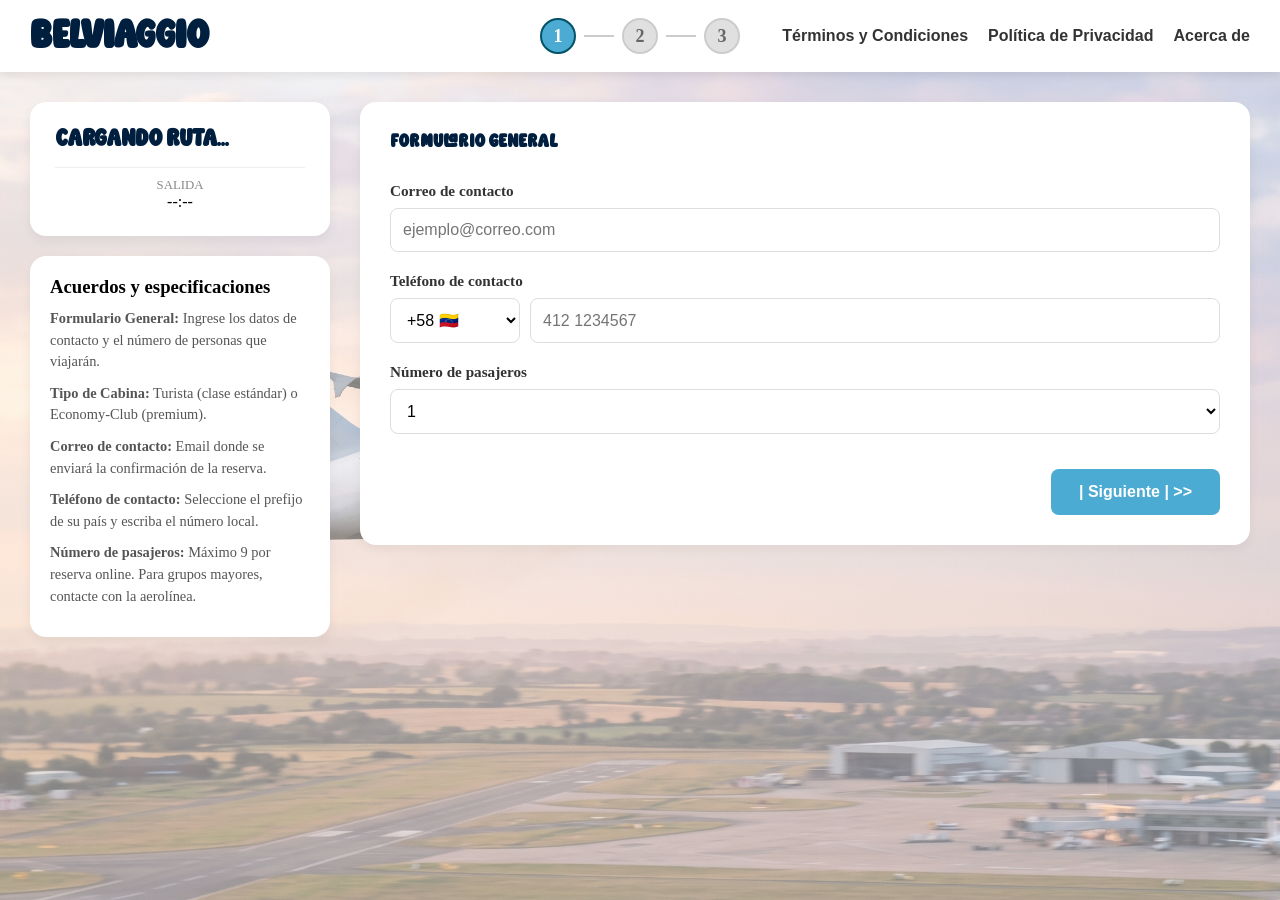
==== src/html/formularios.html @ 704d3a17 "Finalizacion validaciones modulo de formulario" ====
<!DOCTYPE html>
<html lang="es">

<head>
    <meta charset="UTF-8" />
    <meta name="viewport" content="width=device-width, initial-scale=1.0" />
    <title>BelViaggio - Formularios</title>
    <link rel="stylesheet" href="../css/layouts/divs.css" />
    <link rel="stylesheet" href="../css/components/input.css" />
    <link rel="stylesheet" href="../css/components/botones.css" />
    <link rel="stylesheet" href="../css/pages/formularios.css" />
    <link rel="icon" type="image/png" href="../../img/logoTab.png">
</head>

<body>
    <header class="header">
        <div class="header-logo-container">
            <h1><a href="index.html" style="text-decoration: none; color: inherit;">BelViaggio</a></h1>
        </div>
        <div class="progreso-reserva">
            <span id="nodo-1" class="nodo activo">1</span>
            <span class="linea"></span>
            <span id="nodo-2" class="nodo">2</span>
            <span class="linea"></span>
            <span id="nodo-3" class="nodo">3</span>
        </div>
        <nav>
            <a href="#" id="terminos" class="headerNav-link">Términos y Condiciones</a>
            <a href="#" id="privacidad" class="headerNav-link">Política de Privacidad</a>
            <a href="#" class="headerNav-link">Acerca de</a>
        </nav>
    </header>

    <main>
        <!-- Columna izquierda: destino + acuerdos -->
        <div id="panel-izquierdo">
            <div id="contenedor-destino" class="contenedor-destino">
                <div class="destino-superior">
                    <h2 id="ruta-vuelo">Cargando ruta...</h2>
                </div>
                <div class="destino-inferior">
                    <div class="hora-salida">
                        <span class="etiqueta-hora">Salida</span>
                        <span id="hora-salida">--:--</span>
                    </div>
                </div>
            </div>
            <div id="acuerdos" class="contenedor-acuerdos">
                <h3>Acuerdos y especificaciones</h3>
                <div id="acuerdos-general" class="texto-acuerdo activo">
                    <p><strong>Formulario General:</strong> Ingrese los datos de contacto y el número de personas que
                        viajarán.</p>
                    <p><strong>Tipo de Cabina:</strong> Turista (clase estándar) o Economy-Club (premium).</p>
                    <p><strong>Correo de contacto:</strong> Email donde se enviará la confirmación de la reserva.</p>
                    <p><strong>Teléfono de contacto:</strong> Seleccione el prefijo de su país y escriba el número
                        local.</p>
                    <p><strong>Número de pasajeros:</strong> Máximo 9 por reserva online. Para grupos mayores, contacte
                        con la aerolínea.</p>
                </div>
                <div id="acuerdos-especifico" class="texto-acuerdo no-activo">
                    <p><strong>Formulario Específico:</strong> Datos personales de cada pasajero. Son obligatorios
                        nombre, apellido, fecha de nacimiento y sexo.</p>
                    <p><strong>Fecha de Nacimiento:</strong> Se usa para determinar si es menor de edad.</p>
                    <p><strong>Teléfono de Contacto:</strong> Seleccione el prefijo de su país y escriba el número
                        local.</p>
                    <p><strong>Asistencia especial:</strong> Si requiere ayuda, por favor indíquelo. Las filas de
                        emergencia no estarán disponibles para usted.</p>
                    <p><strong>Representante:</strong> Los menores de edad deben estar vinculados a un adulto del grupo.
                    </p>
                </div>
            </div>
        </div>

        <!-- Columna derecha: formularios -->
        <div id="panel-derecho">
            <!-- Formulario General (Paso 1) -->
            <div id="formulario-general" class="contenedor-formulario" style="display: flex;">
                <h3>Formulario General</h3>

                <div class="grupo-campo">
                    <label for="correo">Correo de contacto</label>
                    <input type="email" id="correo" placeholder="ejemplo@correo.com" />
                </div>
                <div class="grupo-campo">
                    <label>Teléfono de contacto</label>
                    <div class="prefijo-telefono">
                        <select id="codigo-pais-general" class="select-prefijo">
                            <option value="+58">+58 🇻🇪</option>
                            <option value="+1">+1 🇺🇸</option>
                            <option value="+34">+34 🇪🇸</option>
                            <option value="+52">+52 🇲🇽</option>
                            <option value="+54">+54 🇦🇷</option>
                        </select>
                        <input type="tel" id="numero-telefono-general" placeholder="412 1234567" class="input-numero" />
                    </div>
                </div>
                <div class="grupo-campo">
                    <label for="num-pasajeros">Número de pasajeros</label>
                    <select id="num-pasajeros">
                        <option value="1">1</option>
                        <option value="2">2</option>
                        <option value="3">3</option>
                        <option value="4">4</option>
                        <option value="5">5</option>
                        <option value="6">6</option>
                        <option value="7">7</option>
                        <option value="8">8</option>
                        <option value="9">9</option>
                    </select>
                </div>
                <div class="botones-formulario">
                    <button id="btn-siguiente-general" class="btn-accion-formulario">| Siguiente | &gt;&gt;</button>
                </div>
            </div>

            <!-- Contenedor del paso 2 (inicialmente oculto) -->
            <div id="contenedor-especifico" style="display: none;">
                <!-- Barra de navegación de pasajeros -->
                <div id="barra-pasajeros" class="barra-navegacion-pasajeros">
                    <button id="btn-pasajero-anterior" class="btn-nav-pasajero">&lt;</button>
                    <div id="lista-pasajeros" class="lista-pasajeros">
                        <span class="nombre-pasajero activo">Pasajero 1</span>
                    </div>
                    <button id="btn-pasajero-siguiente" class="btn-nav-pasajero">&gt;</button>
                </div>

                <!-- Formulario Específico (Paso 2) -->
                <div id="formulario-especifico" class="contenedor-formulario">
                    <h3>Formulario de Pasajero</h3>
                    <div class="grupo-campo">
                        <label for="tipo-cabina-especifico">Clase de Asiento</label>
                        <select id="tipo-cabina-especifico">
                            <option value="turista">Turista</option>
                            <option value="club">Economy-Club</option>
                            <option value="premium">Premium</option>
                        </select>
                    </div>
                    <div class="grupo-campo">
                        <label for="nombre">Nombre(s) (Tal cual su documento oficial)</label>
                        <input type="text" id="nombre" placeholder="Pedro Javier" minlength="2" pattern="[a-zA-ZáéíóúÁÉÍÓÚñÑ\s]+" />
                    </div>
                    <div class="grupo-campo">
                        <label for="apellido">Apellido(s) (Tal cual su documento oficial)</label>
                        <input type="text" id="apellido" minlength="2" pattern="[a-zA-ZáéíóúÁÉÍÓÚñÑ\s]+" />
                    </div>
                    <div class="grupo-campo">
                        <label for="fecha-nacimiento">Fecha de Nacimiento</label>
                        <input type="date" id="fecha-nacimiento" />
                    </div>
                    <div id="campo-representante" class="grupo-campo no-visible">
                        <label for="representante">Indique su representante</label>
                        <select id="representante"></select>
                    </div>
                    <div id="campo-infante-asiento" class="grupo-campo no-visible">
                        <label>¿El infante viaja en el regazo del representante o en un asiento propio?</label>
                        <div class="radio-group">
                            <input type="radio" id="infante-regazo" name="infante_asiento" value="regazo" checked />
                            <label for="infante-regazo">En regazo</label>
                            <input type="radio" id="infante-propio" name="infante_asiento" value="asiento" />
                            <label for="infante-propio">Asiento propio</label>
                        </div>
                    </div>
                    <div class="grupo-campo">
                        <label>Sexo</label>
                        <div class="radio-group">
                            <input type="radio" id="sexo-m" name="sexo" value="Masculino" />
                            <label for="sexo-m">Masculino</label>
                            <input type="radio" id="sexo-f" name="sexo" value="Femenino" />
                            <label for="sexo-f">Femenino</label>
                        </div>
                    </div>
                    <div id="campo-embarazo" class="grupo-campo no-visible">
                        <label>¿Está usted embarazada?</label>
                        <div class="radio-group">
                            <input type="radio" id="emb-si" name="embarazo" value="Si" />
                            <label for="emb-si">Sí</label>
                            <input type="radio" id="emb-no" name="embarazo" value="No" checked />
                            <label for="emb-no">No</label>
                        </div>
                        <div id="campo-certificado-embarazo" class="checkbox-embarazo no-visible" style="margin-top: 10px;">
                            <input type="checkbox" id="acepta-certificado-emb" />
                            <label for="acepta-certificado-emb" style="display:inline; font-size: 0.9em; font-weight:normal;">Comprendo que si tengo más de 28 semanas de gestación, requeriré un certificado médico para abordar.</label>
                        </div>
                    </div>
                    <div class="grupo-campo">
                        <label>Numero de Teléfono de Contacto</label>
                        <div class="prefijo-telefono">
                            <select id="codigo-pais" class="select-prefijo">
                                <option value="+58">+58 🇻🇪</option>
                                <option value="+1">+1 🇺🇸</option>
                                <option value="+34">+34 🇪🇸</option>
                                <option value="+52">+52 🇲🇽</option>
                                <option value="+54">+54 🇦🇷</option>
                            </select>
                            <input type="tel" id="numero-telefono" placeholder="412 1234567" class="input-numero" />
                        </div>
                    </div>
                    <div class="grupo-campo">
                        <label for="nacionalidad">Nacionalidad</label>
                        <select id="nacionalidad">
                            <option value="Venezolano">Venezolano</option>
                            <option value="Español">Español</option>
                            <option value="Colombiano">Colombiano</option>
                            <option value="Estadounidense">Estadounidense</option>
                            <option value="Panameño">Panameño</option>
                            <option value="Argentino">Argentino</option>
                            <option value="Peruano">Peruano</option>
                            <option value="Otro">Otro</option>
                        </select>
                    </div>
                    <div class="grupo-campo">
                        <label for="tipo-documento">Tipo de Documento</label>
                        <select id="tipo-documento">
                            <option value="Pasaporte">Pasaporte</option>
                            <option value="DNI">DNI</option>
                            <option value="Cédula">Cédula de Identidad</option>
                        </select>
                    </div>
                    <div class="grupo-campo">
                        <label for="numero-documento">Número de Documento</label>
                        <input type="text" id="numero-documento" placeholder="12345678" minlength="2" />
                    </div>
                    <div class="grupo-campo">
                        <label for="pais-emisor">País Emisor</label>
                        <select id="pais-emisor">
                            <option value="Venezuela">Venezuela</option>
                            <option value="España">España</option>
                            <option value="Colombia">Colombia</option>
                            <option value="Estados Unidos">Estados Unidos</option>
                            <option value="Panamá">Panamá</option>
                            <option value="Argentina">Argentina</option>
                            <option value="Perú">Perú</option>
                            <option value="Otro">Otro</option>
                        </select>
                    </div>
                    <div id="campo-vencimiento" class="grupo-campo no-visible">
                        <label for="vencimiento-documento">Fecha de Vencimiento del Documento</label>
                        <input type="date" id="vencimiento-documento" />
                    </div>
                    <div class="grupo-campo">
                        <label>¿Necesita asistencia especial?</label>
                        <div class="radio-group">
                            <input type="radio" id="asist-si" name="asistencia" value="Si" />
                            <label for="asist-si">Sí</label>
                            <input type="radio" id="asist-no" name="asistencia" value="No" checked />
                            <label for="asist-no">No</label>
                        </div>
                    </div>
                    <div id="campo-asistencia" class="grupo-campo no-visible">
                        <label for="tipo-asistencia">Indique su necesidad</label>
                        <select id="tipo-asistencia">
                            <option value="Movilidad reducida">Movilidad reducida</option>
                            <option value="Discapacidad visual">Discapacidad visual</option>
                            <option value="Discapacidad auditiva">Discapacidad auditiva</option>
                            <option value="Discapacidad Intelectual">Discapacidad Intelectual</option>
                            <option value="Condiciones medicas temporales">Condiciones médicas temporales</option>
                        </select>
                    </div>
                    <div class="botones-formulario">
                        <button id="btn-regresar" class="btn-accion-formulario">&lt;&lt; | Regresar |</button>
                        <button id="btn-siguiente-especifico" class="btn-accion-formulario">| Siguiente |
                            &gt;&gt;</button>
                    </div>
                </div>
            </div>
        </div>
    </main>

    <dialog id="modal-terminos" class="modal-legal">
        <div class="modal-header">
            <h2 style="font-family: 'Chunky', sans-serif; margin: 0;">Términos y Condiciones</h2>
            <button id="cerrar-terminos" class="btn-cerrar">&times;</button>
        </div>
        <div class="modal-body">
            <p>Bienvenido a BelViaggio. Al utilizar nuestro sistema de reservas, aceptas los siguientes términos:</p>
            <ol class="lista-legal">
                <li><strong>Uso de la Plataforma:</strong> BelViaggio es una interfaz diseñada para la búsqueda y
                    simulación de reservas de vuelos comerciales.</li>
                <li><strong>Veracidad de la Información:</strong> El usuario se compromete a proporcionar datos exactos
                    y verdaderos al momento de realizar cualquier reserva.</li>
                <li><strong>Disponibilidad y Precios:</strong> Los asientos y los estados de los vuelos están sujetos a
                    la disponibilidad del sistema en tiempo real.</li>
                <li><strong>Políticas de Cancelación:</strong> Toda modificación o cancelación de un vuelo procesado
                    dependerá exclusivamente de las normativas de la aerolínea correspondiente.</li>
                <li><strong>Propiedad Intelectual:</strong> El logotipo, diseño y código fuente de BelViaggio están
                    protegidos y son de uso exclusivo de sus creadores.</li>
            </ol>
        </div>
    </dialog>

    <dialog id="modal-alerta" class="modal-legal">
        <div class="modal-header">
            <h2 style="font-family: 'Chunky', sans-serif; margin: 0;">Atención</h2>
            <button id="cerrar-alerta" class="btn-cerrar">&times;</button>
        </div>
        <div class="modal-body" style="text-align: center;">
            <p id="mensaje-alerta" style="font-size: 1.1rem; margin-bottom: 20px;"></p>
            <button id="btn-entendido-alerta" class="btn-accion-formulario"
                style="display: inline-flex;">Entendido</button>
        </div>
    </dialog>

    <script src="../js/formularios.js"></script>
</body>

</html>
---- src/css/layouts/divs.css ----
@import url('../base/tipografia.css');

body {
    margin: 0;
    padding: 0;
    min-height: 100vh; 
    display: flex;
    flex-direction: column; 
}


.header {
    background-color: #ffffff; 
    padding: 15px 30px;
    display: flex;
    align-items: center; 
    justify-content: space-between; 
    position: sticky;
    top: 0;
    z-index: 1000;
    box-shadow: 0 2px 10px rgba(0,0,0,0.1); 
}

.header-logo-container {
    display: flex;
    align-items: center;
    gap: 12px; 
}

h1 {
    font-family: 'Chunky', sans-serif; 
    font-size: 40px;
    color: #001f3f; 
    margin: 0;
}

.header nav {
    display: flex;
    gap: 20px; 
    align-items: center;
}

.headerNav-link {
    font-family: 'AvantGarde', sans-serif;
    color: #333333; 
    text-decoration: none;
    font-size: 16px;
    font-weight: bold; 
    transition: color 0.3s ease;
    cursor: pointer;
}

.headerNav-link:hover {
    color: #00b4d8; 
}

main {
    flex: 1; 
    display: flex;
    flex-direction: column;
    justify-content: flex-start; 
    align-items: center;         
    padding-top: 60px; 
    padding-bottom: 50px;
    background-image: linear-gradient(rgba(255,255,255,0.4), rgba(255,255,255,0.4)), url('../../../img/fondoBody.png');
    background-repeat: no-repeat;
    background-position: center;
    background-size: cover;
    background-attachment: fixed;
}

.mainContent {
    text-align: center;
    margin-bottom: 30px; 
}

.mainContent h2 {
    font-family: 'Chunky', sans-serif; /* Tu fuente instalada */
    font-size: 45px;
    color: #001f3f;
    margin-top: 0;
    margin-bottom: 15px;
}

.mainContent p {
    font-size: 18px;
    color: #333333;
    margin: 0;
}

.seleccionador {
    display: flex;
    flex-direction: column;
    gap: 20px;
    background-color: #ffffff;
    width: 100%;
    max-width: 800px; /* Ancho máximo de la tarjeta */
    padding: 30px;
    border-radius: 12px;
    border: 1px solid #eaeaea;
    box-shadow: 0 4px 15px rgba(0,0,0,0.05);
}

.modal-legal {
    border: none;
    border-radius: 12px;
    padding: 0;
    width: 90%;
    max-width: 650px;
    box-shadow: 0 10px 30px rgba(0,0,0,0.2);
    margin: auto;
    position: fixed;
}

.modal-legal::backdrop {
    background-color: rgba(0, 31, 63, 0.7);
    backdrop-filter: blur(4px);
}
.modal-header {
    background-color: #001f3f;
    color: white;
    padding: 20px 30px;
    display: flex;
    justify-content: space-between;
    align-items: center;
}

.modal-body {
    padding: 30px;
    font-family: 'AvantGarde', sans-serif;
    color: #333;
    line-height: 1.6;
}
.lista-legal {
    padding-left: 20px;
    margin-top: 15px;
}
.lista-legal li {
    margin-bottom: 12px;
}
.btn-cerrar {
    background: none;
    border: none;
    color: white;
    font-size: 28px;
    cursor: pointer;
    line-height: 1;
    transition: color 0.2s;
}
.btn-cerrar:hover {
    color: #4cabd3;
}
---- src/css/components/input.css ----
:root{
    --color-header: #ffffff;
    --color-body: #f2f4f6;
    --color-footer: #031632;
    --color-letras-body: #000000;
    --color-links: #567ab5;
    --color-botones: #00ccf9;
    --color-letras-botones: #005266;
    --color-letras-botones2: #007ab5;
    --color-fondo-botones-hover1: #2892c3;
    --color-fondo-botones-hover2: #e6e6e6;
}

*{
    margin: 0;
    padding: 0;
    box-sizing: border-box;
}

input[type = "radio"]{
    appearance: none;
    width: 20px;
    height: 20px;
    border-radius: 50%;
    position: relative;
    display: inline-block;
    vertical-align: middle;
    background-color: transparent;
    border: 2px solid var(--color-letras-body);
}

input[type = "radio"]:checked{
    background-color: var(--color-botones);
    border-color: var(--color-botones);
}

input[type = "radio"]::before{
    content: "";
    position: absolute;
    top: 50%;
    left: 50%;
    transform: translate(-50%, -50%);
    width: 7px;
    height: 7px;
    border-radius: 50%;
    background-color: transparent;
    transition: background-color 0.1s ease;
}

input[type="radio"]:checked::before {
    background-color: white;
}

.contenedor-inputs {
    display: flex;
    flex-direction: row; 
    gap: 20px; 
}

.input-grupo input, .input-grupo select {
    padding: 12px;
    border: 1px solid #ccc;
    border-radius: 6px;
    font-size: 16px;
    width: 100%; 
    background-color: white; 
    font-family: 'AvantGarde', sans-serif;
}

.radio-group {
    display: flex;
    align-items: center;
    gap: 8px;
    margin-bottom: 20px;
}

.radio-group label {
    font-size: 0.9rem;
    font-weight: 600;
    cursor: pointer;
    
}

.radio-group label {
    font-size: 0.9rem;
    font-weight: 600;
    cursor: pointer;
    position: relative;
    padding-bottom: 6px;
}
.radio-group label::after {
    content: "";
    position: absolute;
    left: 0;
    bottom: 0;
    width: 100%;
    height: 3px;
    background-color: transparent;
    border-radius: 2px;
    transition: background-color 0.2s ease-in-out;
}


.radio-group label:first-of-type {
    margin-right: 15px;
}

input[type="radio"]:checked + label::after {
    background-color: #00b4d8; 
}

input[type="radio"]:checked + label {
    color: #00b4d8; 
}
---- src/css/components/botones.css ----
.contenedor-botones {
    display: flex;
    justify-content: flex-end; 
    gap: 10px;
    margin-top: 10px;
}

.reservar {
    background-color: #4cabd3;
    color: #ffffff;
    border-radius: 4px;
    border: none;
    width: 25%;
    height: 40px;
}

.reservar:hover {
    background-color: #ffffff;
    color: #4cabd3;
    border: solid 1px;
    border-color: #4cabd3;
}

.vuelos {
    background-color: #ffffff;
    color: #4cabd3;
    border: solid 1px;
    border-color: #4cabd3;
    width: 25%;
    height: 40px;
}

.vuelos:hover{
    background-color: #4cabd3;
    color: #ffffff;
    border-radius: 4px;
    border: none;
    border-radius: 4px;
}

.btn-cerrar {
    background: none;
    border: none;
    color: white;
    font-size: 30px;
    cursor: pointer;
    transition: color 0.2s;
}
.btn-cerrar:hover {
    color: #00b4d8;
}
---- src/css/pages/formularios.css ----
@import url('../layouts/divs.css');
@import url('../components/input.css');
@import url('../components/botones.css');

/* Progreso Header */
.progreso-reserva {
    display: flex;
    align-items: center;
    gap: 8px;
    position: absolute;
    left: 50%;
    transform: translateX(-50%);
}

.nodo {
    width: 36px;
    height: 36px;
    border-radius: 50%;
    background-color: #e0e0e0;
    color: #666;
    display: flex;
    align-items: center;
    justify-content: center;
    font-weight: bold;
    font-size: 18px;
    border: 2px solid #ccc;
    transition: all 0.3s ease;
}

.nodo.activo {
    background-color: #4cabd3;
    color: white;
    border-color: #005266;
    animation: radarPulse 1.5s infinite ease-in-out;
}

@keyframes radarPulse {
    0% {
        box-shadow: 0 0 0 0 rgba(76, 171, 211, 0.6);
    }

    100% {
        box-shadow: 0 0 0 15px rgba(76, 171, 211, 0);
    }
}

.linea {
    width: 30px;
    height: 2px;
    background-color: #ccc;
}

/* Layout Principal (dos columnas) */
main {
    flex: 1;
    display: flex;
    flex-direction: row;
    justify-content: center;
    align-items: flex-start;
    gap: 30px;
    padding: 30px;
    background-color: var(--color-body);
    min-height: calc(100vh - 80px);
}

#panel-izquierdo {
    display: flex;
    flex-direction: column;
    gap: 20px;
    width: 300px;
    flex-shrink: 0;
}

#panel-derecho {
    flex: 1;
    display: flex;
    flex-direction: column;
    gap: 20px;
}

/* Contenedor Destino */
.contenedor-destino {
    background: white;
    border-radius: 16px;
    padding: 25px;
    box-shadow: 0 4px 12px rgba(0, 0, 0, 0.05);
    display: flex;
    flex-direction: column;
    gap: 15px;
}

.destino-superior h2 {
    font-family: 'Chunky', sans-serif;
    color: #001f3f;
    margin: 0;
}

.destino-superior p {
    margin: 5px 0 0;
    color: #666;
}

.destino-inferior {
    display: flex;
    justify-content: space-around;
    border-top: 1px solid #eee;
    padding-top: 10px;
}

.hora-salida,
.hora-llegada {
    display: flex;
    flex-direction: column;
    align-items: center;
}

.etiqueta-hora {
    font-size: 0.8rem;
    color: #888;
    text-transform: uppercase;
}

/* Panel de Acuerdos */
.contenedor-acuerdos {
    background: white;
    border-radius: 16px;
    padding: 20px;
    box-shadow: 0 4px 12px rgba(0, 0, 0, 0.05);
}

.texto-acuerdo {
    display: none;
}

.texto-acuerdo.activo {
    display: block;
}

.texto-acuerdo p {
    margin: 10px 0;
    font-size: 0.9rem;
    color: #555;
    line-height: 1.5;
}

/* Formulario */
.contenedor-formulario {
    background: white;
    border-radius: 16px;
    padding: 30px;
    box-shadow: 0 4px 12px rgba(0, 0, 0, 0.05);
    display: flex;
    flex-direction: column;
    gap: 20px;
}

.contenedor-formulario h3 {
    font-family: 'Chunky', sans-serif;
    color: #001f3f;
    margin: 0 0 10px;
}

.botones-formulario {
    display: flex;
    justify-content: flex-end;
    gap: 15px;
    margin-top: 15px;
}

/* Barra de navegación de pasajeros */
.barra-navegacion-pasajeros {
    display: flex;
    align-items: center;
    justify-content: center;
    gap: 12px;
    background: white;
    border-radius: 12px;
    padding: 15px;
    box-shadow: 0 2px 8px rgba(0, 0, 0, 0.05);
}

.btn-nav-pasajero {
    background: none;
    border: 1px solid #ccc;
    border-radius: 50%;
    width: 32px;
    height: 32px;
    font-weight: bold;
    cursor: pointer;
    display: flex;
    align-items: center;
    justify-content: center;
}

.lista-pasajeros {
    display: flex;
    gap: 20px;
    overflow-x: auto;
    padding: 5px 10px;
}

.nombre-pasajero {
    padding: 8px 20px;
    border-radius: 20px;
    background: #f2f4f6;
    white-space: nowrap;
    cursor: pointer;
    font-weight: 500;
    transition: all 0.2s;
}

.nombre-pasajero.activo {
    background: #4cabd3;
    color: white;
}

/* Inputs y campos */
.grupo-campo {
    display: flex;
    flex-direction: column;
    gap: 8px;
}

.grupo-campo label {
    font-weight: 600;
    color: #333;
    font-size: 0.95rem;
}

input[type="text"],
input[type="email"],
input[type="tel"],
input[type="date"],
select {
    padding: 12px;
    border: 1px solid #ddd;
    border-radius: 8px;
    font-size: 16px;
    transition: border-color 0.2s;
    background-color: white;
}

input:focus,
select:focus {
    border-color: #4cabd3;
    outline: none;
}

.prefijo-telefono {
    display: flex;
    gap: 10px;
}

.select-prefijo {
    flex: 0 0 130px;
}

.input-numero {
    flex: 1;
}

.btn-accion-formulario {
    background-color: #4cabd3;
    color: white;
    border: none;
    border-radius: 8px;
    padding: 14px 28px;
    font-size: 16px;
    font-weight: bold;
    cursor: pointer;
    display: inline-flex;
    align-items: center;
    gap: 10px;
    transition: background-color 0.2s;
}

.btn-accion-formulario:hover {
    background-color: #2892c3;
}

.no-activo {
    display: none !important;
}

.no-visible {
    display: none !important;
}

/* Contenedor del paso 2 */
#contenedor-especifico {
    flex: 1;
    display: flex;
    flex-direction: column;
    gap: 20px;
}
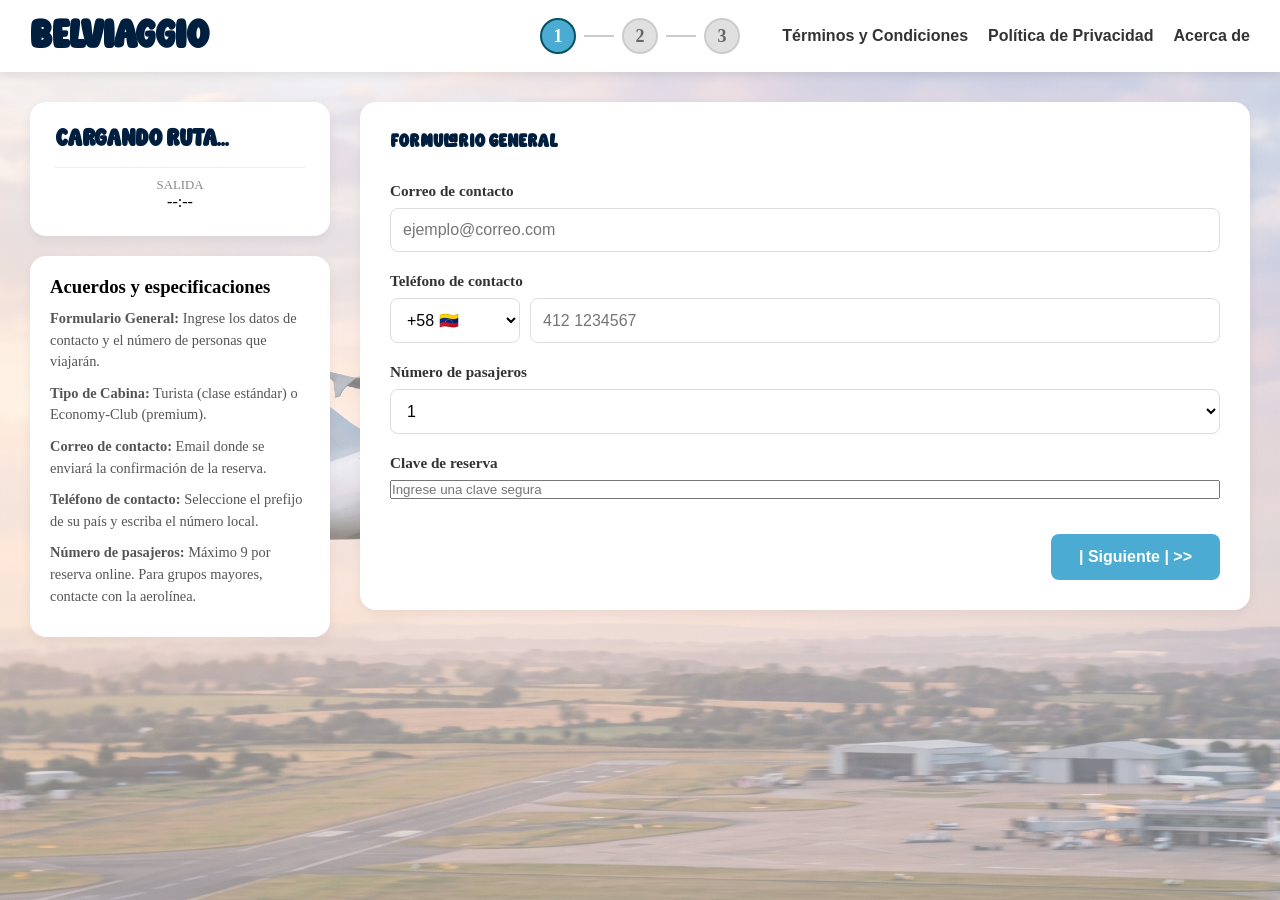
==== commit e7373f48: "Mejora" ====
--- a/src/html/formularios.html
+++ b/src/html/formularios.html
@@ -108,6 +108,10 @@
                         <option value="9">9</option>
                     </select>
                 </div>
+                <div class="grupo-campo">
+                    <label for="clave-reserva">Clave de reserva</label>
+                    <input type="password" id="clave-reserva" placeholder="Ingrese una clave segura" />
+                </div>
                 <div class="botones-formulario">
                     <button id="btn-siguiente-general" class="btn-accion-formulario">| Siguiente | &gt;&gt;</button>
                 </div>
@@ -132,16 +136,15 @@
                         <select id="tipo-cabina-especifico">
                             <option value="turista">Turista</option>
                             <option value="club">Economy-Club</option>
-                            <option value="premium">Premium</option>
                         </select>
                     </div>
                     <div class="grupo-campo">
                         <label for="nombre">Nombre(s) (Tal cual su documento oficial)</label>
-                        <input type="text" id="nombre" placeholder="Pedro Javier" minlength="2" pattern="[a-zA-ZáéíóúÁÉÍÓÚñÑ\s]+" />
+                        <input type="text" id="nombre" placeholder="Ejemplo: Daniel Alejandro" minlength="3" maxlength="40" pattern="[a-zA-ZáéíóúÁÉÍÓÚñÑ\s]+" />
                     </div>
                     <div class="grupo-campo">
                         <label for="apellido">Apellido(s) (Tal cual su documento oficial)</label>
-                        <input type="text" id="apellido" minlength="2" pattern="[a-zA-ZáéíóúÁÉÍÓÚñÑ\s]+" />
+                        <input type="text" id="apellido" placeholder="Ejemplo: Alvares Martines" minlength="3" maxlength="50" pattern="[a-zA-ZáéíóúÁÉÍÓÚñÑ\s]+" />
                     </div>
                     <div class="grupo-campo">
                         <label for="fecha-nacimiento">Fecha de Nacimiento</label>
@@ -163,9 +166,9 @@
                     <div class="grupo-campo">
                         <label>Sexo</label>
                         <div class="radio-group">
-                            <input type="radio" id="sexo-m" name="sexo" value="Masculino" />
+                            <input type="radio" id="sexo-m" name="sexo" value="Masculino" required />
                             <label for="sexo-m">Masculino</label>
-                            <input type="radio" id="sexo-f" name="sexo" value="Femenino" />
+                            <input type="radio" id="sexo-f" name="sexo" value="Femenino" required />
                             <label for="sexo-f">Femenino</label>
                         </div>
                     </div>
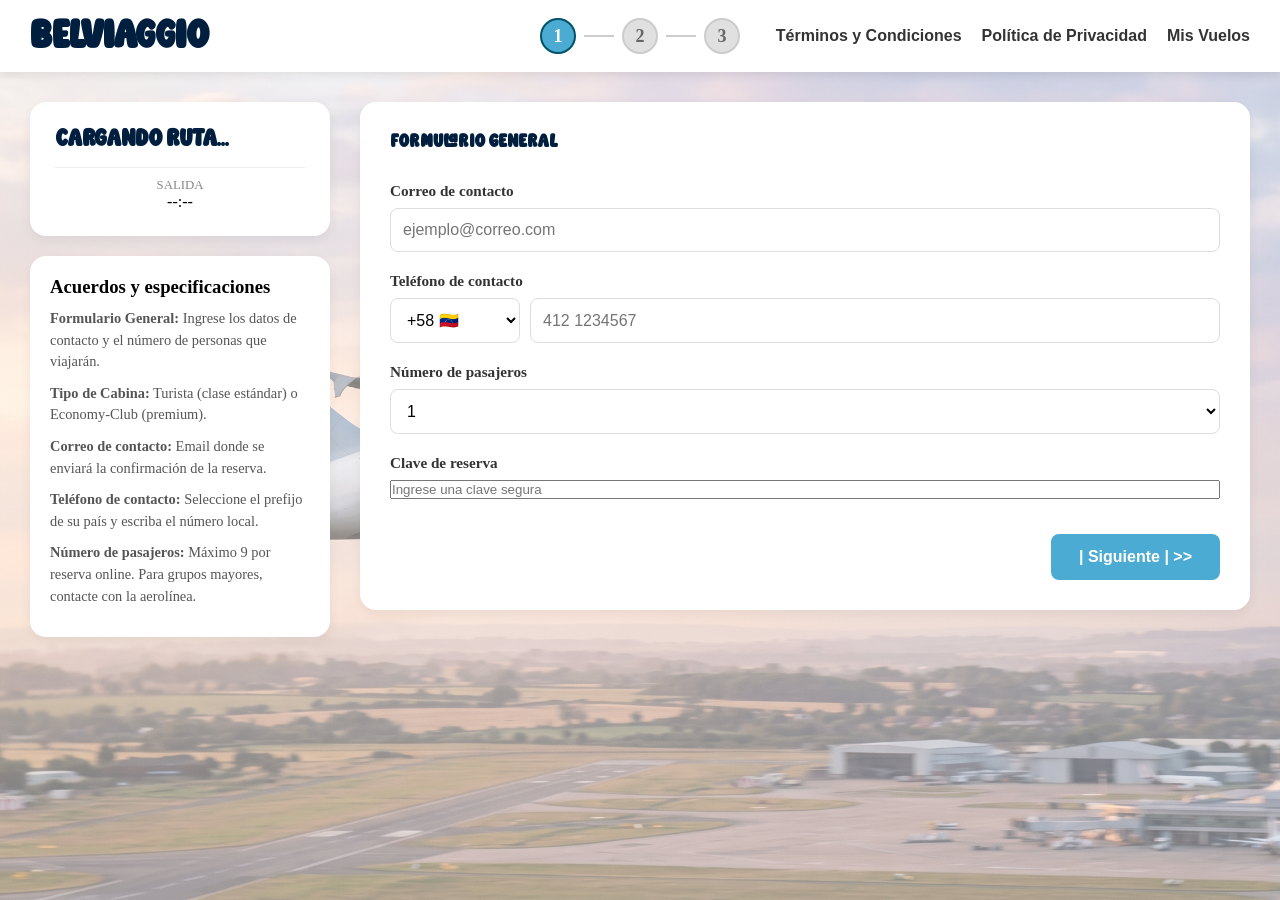
==== commit 58a9da75: "mis vuelos" ====
--- a/src/html/formularios.html
+++ b/src/html/formularios.html
@@ -27,7 +27,7 @@
         <nav>
             <a href="#" id="terminos" class="headerNav-link">Términos y Condiciones</a>
             <a href="#" id="privacidad" class="headerNav-link">Política de Privacidad</a>
-            <a href="#" class="headerNav-link">Acerca de</a>
+            <a href="misVuelos.html" id="mis-vuelos" class="headerNav-link">Mis Vuelos</a>
         </nav>
     </header>
 
@@ -275,18 +275,20 @@
             <button id="cerrar-terminos" class="btn-cerrar">&times;</button>
         </div>
         <div class="modal-body">
-            <p>Bienvenido a BelViaggio. Al utilizar nuestro sistema de reservas, aceptas los siguientes términos:</p>
+            <p><strong>Última actualización: Mayo de 2026</strong></p>
+            <p>Bienvenido a BelViaggio. Al acceder y utilizar este simulador de reservas de vuelos, usted acepta cumplir con los siguientes Términos y Condiciones. Si no está de acuerdo con alguna de estas disposiciones, le rogamos que no utilice el sistema.</p>
             <ol class="lista-legal">
-                <li><strong>Uso de la Plataforma:</strong> BelViaggio es una interfaz diseñada para la búsqueda y
-                    simulación de reservas de vuelos comerciales.</li>
-                <li><strong>Veracidad de la Información:</strong> El usuario se compromete a proporcionar datos exactos
-                    y verdaderos al momento de realizar cualquier reserva.</li>
-                <li><strong>Disponibilidad y Precios:</strong> Los asientos y los estados de los vuelos están sujetos a
-                    la disponibilidad del sistema en tiempo real.</li>
-                <li><strong>Políticas de Cancelación:</strong> Toda modificación o cancelación de un vuelo procesado
-                    dependerá exclusivamente de las normativas de la aerolínea correspondiente.</li>
-                <li><strong>Propiedad Intelectual:</strong> El logotipo, diseño y código fuente de BelViaggio están
-                    protegidos y son de uso exclusivo de sus creadores.</li>
+                <li><strong>Naturaleza de la Plataforma:</strong> BelViaggio es una plataforma de demostración y simulación desarrollada con fines académicos y de arquitectura de software. No es una aerolínea real, ni una agencia de viajes comercial. Ninguna reserva procesada a través de este sistema genera boletos de vuelo auténticos, cargos financieros, ni obligaciones contractuales de transporte.</li>
+                <li><strong>Uso del Sistema:</strong> El usuario se compromete a utilizar la plataforma únicamente para fines de prueba y simulación del flujo de interfaz de usuario. Queda estrictamente prohibido:
+                    <ul style="margin-top: 10px; margin-bottom: 0;">
+                        <li style="margin-bottom: 5px;">Utilizar la plataforma para actividades fraudulentas o engañosas.</li>
+                        <li>Intentar vulnerar la seguridad del sistema, inyectar código malicioso o alterar la lógica de asignación de asientos.</li>
+                    </ul>
+                </li>
+                <li><strong>Ingreso de Datos y Veracidad:</strong> Aunque el sistema es una simulación, el flujo exige la introducción de datos estructurados (nombres, documentos, fechas) para demostrar el funcionamiento de las validaciones normativas aeronáuticas (reglas IATA/FAA). El usuario es libre de utilizar datos ficticios para sus pruebas.</li>
+                <li><strong>Disponibilidad y Estados de Vuelo:</strong> La disponibilidad de rutas, los estados (ej. "Abordando", "En reserva") y la capacidad de los asientos del avión mostrados en la plataforma son generados dinámicamente de forma aleatoria por el algoritmo del sistema y no reflejan inventarios reales de ninguna aerolínea.</li>
+                <li><strong>Propiedad Intelectual:</strong> El diseño de la interfaz, el código fuente (HTML, CSS, JavaScript modular), la lógica de negocio y el nombre "BelViaggio" son propiedad intelectual de sus desarrolladores. Se prohíbe su reproducción comercial sin autorización expresa.</li>
+                <li><strong>Limitación de Responsabilidad:</strong> Los creadores de BelViaggio no se hacen responsables por malentendidos, expectativas de viaje reales, ni por el uso indebido de la plataforma por parte de terceros.</li>
             </ol>
         </div>
     </dialog>
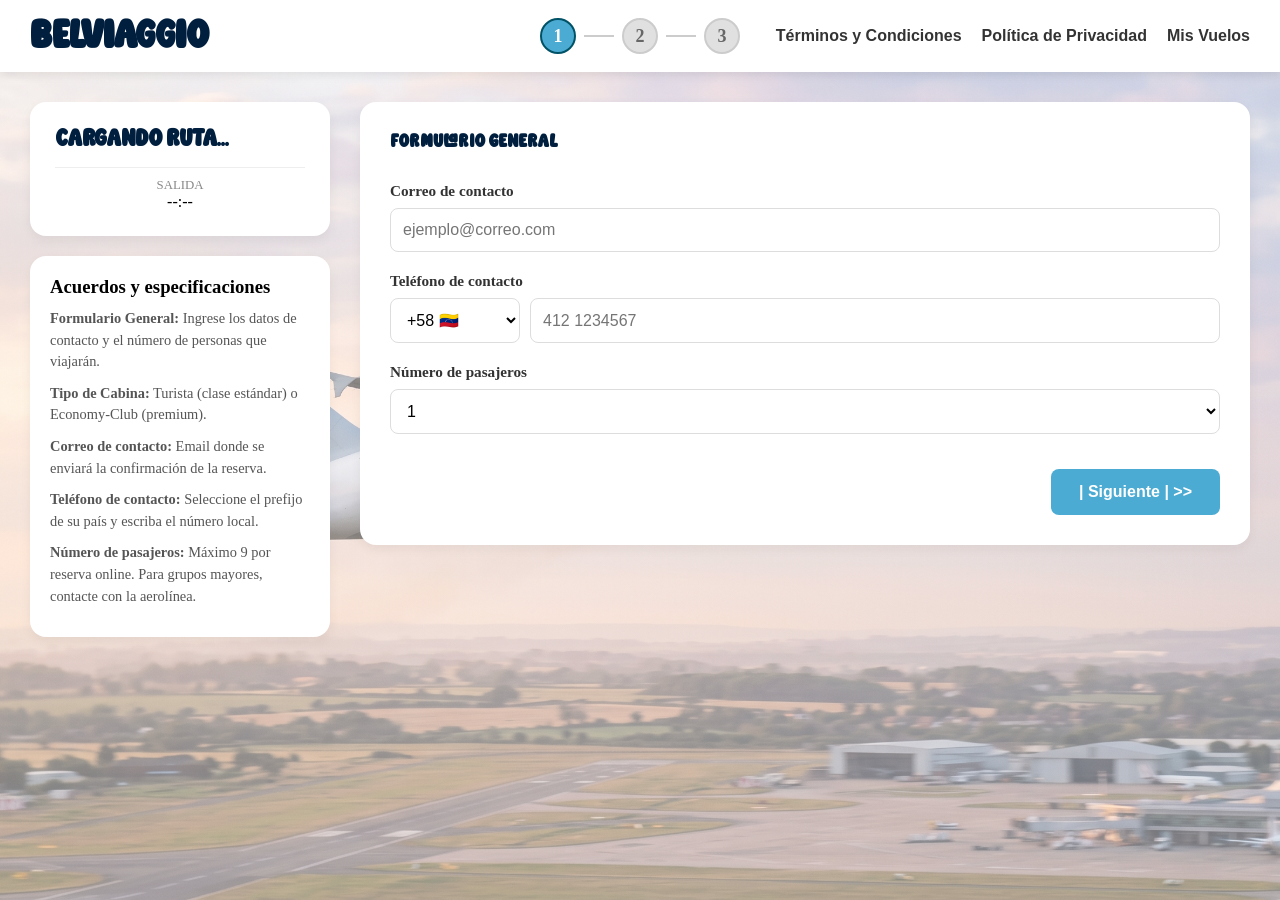
==== commit db2d8f82: "Apartado de mis vuelos" ====
--- a/src/html/formularios.html
+++ b/src/html/formularios.html
@@ -107,10 +107,6 @@
                         <option value="8">8</option>
                         <option value="9">9</option>
                     </select>
-                </div>
-                <div class="grupo-campo">
-                    <label for="clave-reserva">Clave de reserva</label>
-                    <input type="password" id="clave-reserva" placeholder="Ingrese una clave segura" />
                 </div>
                 <div class="botones-formulario">
                     <button id="btn-siguiente-general" class="btn-accion-formulario">| Siguiente | &gt;&gt;</button>
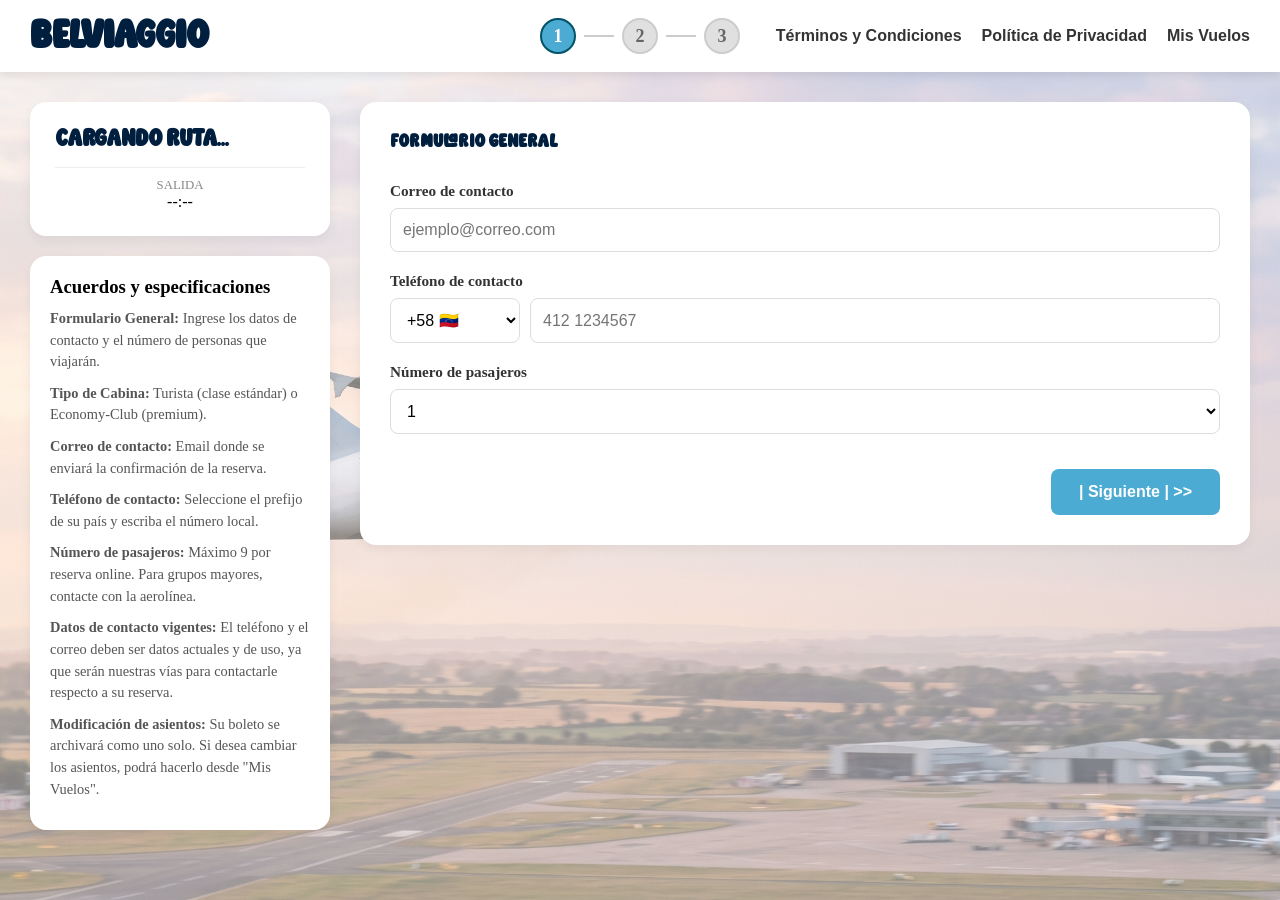
==== commit 55ce5e39: "agregue texto a los acuerdos" ====
--- a/src/html/formularios.html
+++ b/src/html/formularios.html
@@ -56,6 +56,8 @@
                         local.</p>
                     <p><strong>Número de pasajeros:</strong> Máximo 9 por reserva online. Para grupos mayores, contacte
                         con la aerolínea.</p>
+                    <p><strong>Datos de contacto vigentes:</strong> El teléfono y el correo deben ser datos actuales y de uso, ya que serán nuestras vías para contactarle respecto a su reserva.</p>
+                    <p><strong>Modificación de asientos:</strong> Su boleto se archivará como uno solo. Si desea cambiar los asientos, podrá hacerlo desde "Mis Vuelos".</p>
                 </div>
                 <div id="acuerdos-especifico" class="texto-acuerdo no-activo">
                     <p><strong>Formulario Específico:</strong> Datos personales de cada pasajero. Son obligatorios
@@ -67,6 +69,8 @@
                         emergencia no estarán disponibles para usted.</p>
                     <p><strong>Representante:</strong> Los menores de edad deben estar vinculados a un adulto del grupo.
                     </p>
+                    <p><strong>Datos de contacto vigentes:</strong> El teléfono y el correo deben ser datos actuales y de uso, ya que serán nuestras vías para contactarle respecto a su reserva.</p>
+                    <p><strong>Modificación de asientos:</strong> Su boleto se archivará como uno solo. Si desea cambiar los asientos, podrá hacerlo desde "Mis Vuelos".</p>
                 </div>
             </div>
         </div>
@@ -285,6 +289,43 @@
                 <li><strong>Disponibilidad y Estados de Vuelo:</strong> La disponibilidad de rutas, los estados (ej. "Abordando", "En reserva") y la capacidad de los asientos del avión mostrados en la plataforma son generados dinámicamente de forma aleatoria por el algoritmo del sistema y no reflejan inventarios reales de ninguna aerolínea.</li>
                 <li><strong>Propiedad Intelectual:</strong> El diseño de la interfaz, el código fuente (HTML, CSS, JavaScript modular), la lógica de negocio y el nombre "BelViaggio" son propiedad intelectual de sus desarrolladores. Se prohíbe su reproducción comercial sin autorización expresa.</li>
                 <li><strong>Limitación de Responsabilidad:</strong> Los creadores de BelViaggio no se hacen responsables por malentendidos, expectativas de viaje reales, ni por el uso indebido de la plataforma por parte de terceros.</li>
+                <li><strong>Equipaje:</strong> BelViaggio no se hace responsable por la pérdida, robo o extravío de equipaje u objetos personales.</li>
+                <li><strong>Asistencia Especial:</strong> Los pasajeros con discapacidades o necesidades especiales que requieran atención de ayuda deberán comunicarse directamente con los operarios en tierra previo al embarque.</li>
+            </ol>
+        </div>
+    </dialog>
+
+    <dialog id="modal-privacidad" class="modal-legal">
+        <div class="modal-header">
+            <h2 style="font-family: 'Chunky', sans-serif; margin: 0;">Política de Privacidad</h2>
+            <button id="cerrar-privacidad" class="btn-cerrar">&times;</button>
+        </div>
+        <div class="modal-body">
+            <p><strong>Última actualización: Mayo de 2026</strong></p>
+            <p>En BelViaggio, valoramos la transparencia técnica y la protección de la información. Esta política explica cómo manejamos los datos ingresados durante el proceso de simulación de reserva.</p>
+            <ol class="lista-legal">
+                <li><strong>Información que Recopilamos:</strong> Para ejecutar el flujo de reserva, la interfaz solicita la siguiente información:
+                    <ul style="margin-top: 10px; margin-bottom: 0;">
+                        <li style="margin-bottom: 5px;"><strong>Datos de Identificación:</strong> Nombre, apellido, fecha de nacimiento, sexo y número de documento de identidad oficial.</li>
+                        <li style="margin-bottom: 5px;"><strong>Datos de Contacto:</strong> Correo electrónico y número de teléfono.</li>
+                        <li><strong>Datos de Categoría Especial (Salud):</strong> Información sobre estado de embarazo o requerimientos de asistencia especial (movilidad reducida, discapacidad visual, etc.), solicitada exclusivamente para aplicar validaciones de seguridad en cabina.</li>
+                    </ul>
+                </li>
+                <li><strong>Almacenamiento Local y Efímero:</strong> BelViaggio ha sido diseñado bajo una arquitectura de cliente puro (Front-end). Ningún dato personal, de contacto o médico ingresado en esta plataforma es transmitido, enviado ni guardado en bases de datos externas o servidores remotos.
+                    <ul style="margin-top: 10px; margin-bottom: 0;">
+                        <li style="margin-bottom: 5px;">Toda la información recopilada se almacena exclusivamente en el almacenamiento de sesión (sessionStorage) y local (localStorage) de su propio navegador web.</li>
+                        <li>Una vez que usted borra su reserva o limpia el navegador, la información se destruye de forma automática e irreversible.</li>
+                    </ul>
+                </li>
+                <li><strong>Uso de la Información:</strong> La información ingresada se utiliza de manera instantánea y local para:
+                    <ul style="margin-top: 10px; margin-bottom: 0;">
+                        <li style="margin-bottom: 5px;">Calcular edades exactas y asignar representantes a menores de edad.</li>
+                        <li style="margin-bottom: 5px;">Validar la vigencia de documentos internacionales y aplicar restricciones en el mapa de asientos.</li>
+                        <li>Generar un comprobante de reserva simulado al final del flujo.</li>
+                    </ul>
+                </li>
+                <li><strong>Compartición de Datos:</strong> BelViaggio no tiene la capacidad material ni técnica para vender, transferir, ceder o compartir sus datos con terceros, agencias de gobierno, ni empresas de marketing.</li>
+                <li><strong>Sus Derechos:</strong> Al ser un sistema de almacenamiento local volátil, usted ejerce control total sobre sus datos. Si desea eliminar cualquier información ingresada, simplemente cancele su vuelo en la pestaña de "Mis Vuelos" o borre los datos de su navegador.</li>
             </ol>
         </div>
     </dialog>
